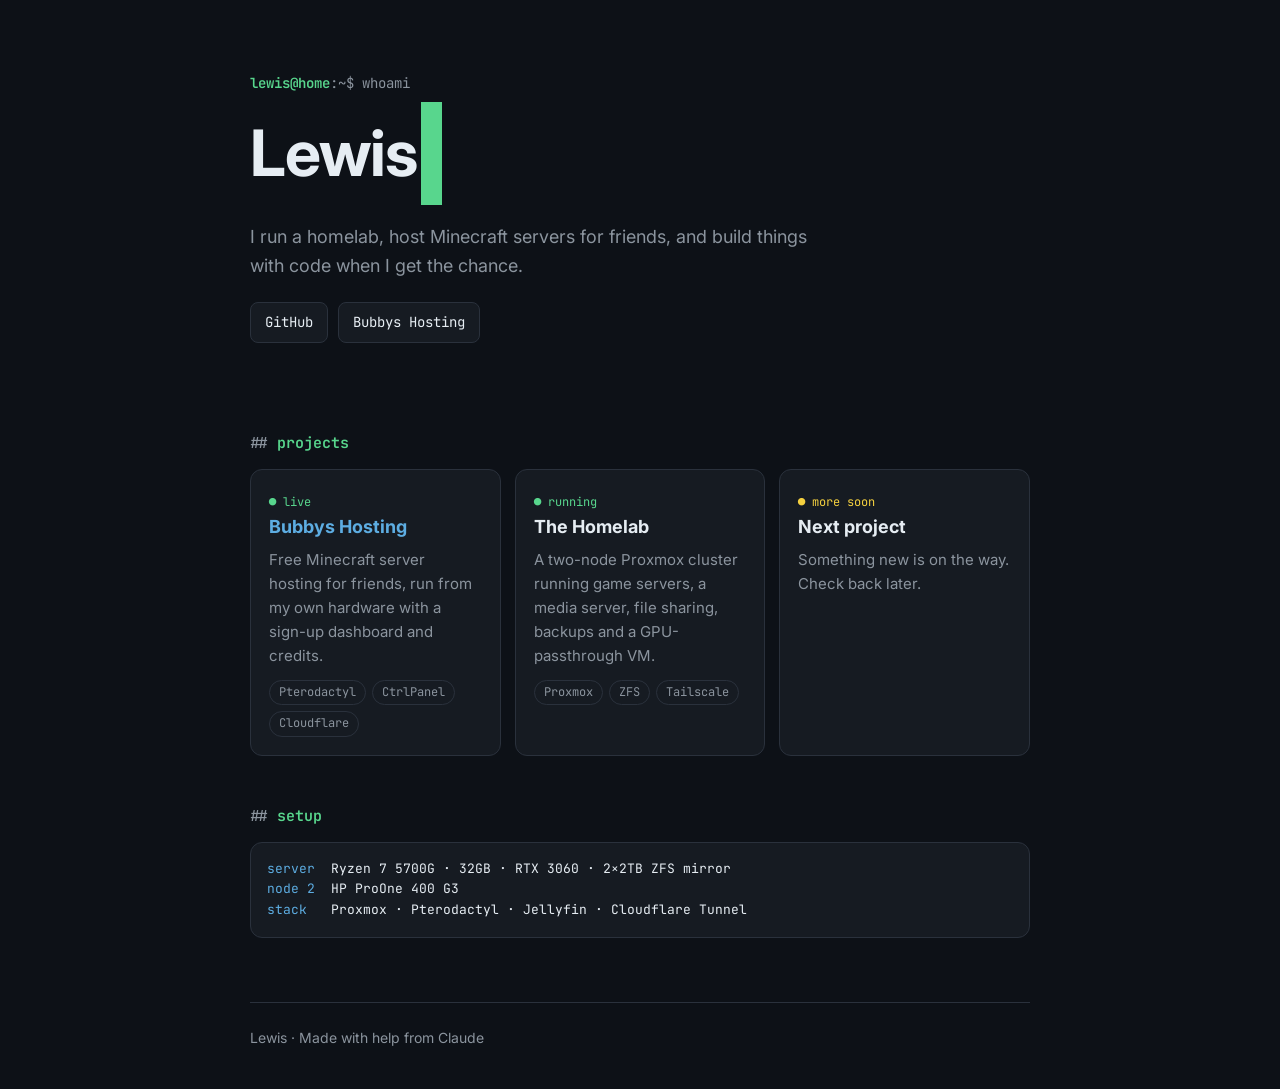
==== public/index.html @ a495c43d "Add starter personal site Co-Authored-By: Claude Opus 5.5 <noreply@anthropic.com> Claude-Session: ht" ====
<!doctype html>
<html lang="en">
<head>
<meta charset="utf-8">
<meta name="viewport" content="width=device-width, initial-scale=1">
<title>Lewis</title>
<meta name="description" content="Lewis - homelab tinkerer, game hoster and maker of things.">
<link rel="preconnect" href="https://fonts.googleapis.com">
<link rel="preconnect" href="https://fonts.gstatic.com" crossorigin>
<link href="https://fonts.googleapis.com/css2?family=JetBrains+Mono:wght@400;600&family=Inter:wght@400;500;700&display=swap" rel="stylesheet">
<style>
:root{
  --bg:#0d1117; --panel:#161b22; --line:#2a313c; --text:#e6edf3; --muted:#8b949e;
  --accent:#58d68d; --accent2:#5dade2;
}
*{box-sizing:border-box}
html,body{margin:0}
body{background:var(--bg);color:var(--text);font-family:Inter,system-ui,sans-serif;line-height:1.6}
a{color:var(--accent2);text-decoration:none}
a:hover{text-decoration:underline}
.wrap{max-width:820px;margin:0 auto;padding:0 20px}
header{padding:72px 0 40px}
.prompt{font-family:"JetBrains Mono",monospace;color:var(--muted);font-size:14px}
.prompt b{color:var(--accent);font-weight:600}
h1{font-size:clamp(40px,8vw,64px);margin:8px 0 6px;letter-spacing:-1px}
h1 .cursor{display:inline-block;width:.5ch;background:var(--accent);margin-left:4px;animation:blink 1.1s steps(1) infinite}
@keyframes blink{50%{opacity:0}}
@media (prefers-reduced-motion:reduce){h1 .cursor{animation:none}}
.tag{color:var(--muted);font-size:18px;max-width:560px}
.links{display:flex;gap:10px;flex-wrap:wrap;margin-top:22px}
.btn{font-family:"JetBrains Mono",monospace;font-size:14px;border:1px solid var(--line);background:var(--panel);color:var(--text);padding:8px 14px;border-radius:8px}
.btn:hover{border-color:var(--accent);text-decoration:none}
h2{font-family:"JetBrains Mono",monospace;font-size:15px;color:var(--accent);font-weight:600;margin:48px 0 14px}
h2::before{content:"## ";color:var(--muted)}
.grid{display:grid;grid-template-columns:repeat(auto-fit,minmax(240px,1fr));gap:14px}
.card{background:var(--panel);border:1px solid var(--line);border-radius:12px;padding:18px}
.card h3{margin:0 0 6px;font-size:18px}
.card p{margin:0;color:var(--muted);font-size:15px}
.chips{display:flex;flex-wrap:wrap;gap:6px;margin-top:12px}
.chip{font-family:"JetBrains Mono",monospace;font-size:12px;color:var(--muted);border:1px solid var(--line);border-radius:999px;padding:2px 9px}
.status{font-family:"JetBrains Mono",monospace;font-size:12px;color:var(--accent)}
.status.wip{color:#f4d03f}
pre{background:var(--panel);border:1px solid var(--line);border-radius:12px;padding:16px;font-family:"JetBrains Mono",monospace;font-size:13px;color:var(--muted);overflow-x:auto;margin:0}
pre .k{color:var(--accent2)} pre .v{color:var(--text)}
footer{border-top:1px solid var(--line);margin-top:64px;padding:24px 0 40px;color:var(--muted);font-size:14px}
</style>
</head>
<body>
<div class="wrap">
  <header>
    <div class="prompt"><b>lewis@home</b>:~$ whoami</div>
    <h1>Lewis<span class="cursor">&nbsp;</span></h1>
    <p class="tag">I run a homelab, host Minecraft servers for friends, and build things with code when I get the chance.</p>
    <div class="links">
      <a class="btn" href="https://github.com/OGbubbyman">GitHub</a>
      <a class="btn" href="https://bubbyshosting.uk">Bubbys Hosting</a>
    </div>
  </header>

  <h2>projects</h2>
  <div class="grid">
    <div class="card">
      <span class="status">● live</span>
      <h3><a href="https://bubbyshosting.uk">Bubbys Hosting</a></h3>
      <p>Free Minecraft server hosting for friends, run from my own hardware with a sign-up dashboard and credits.</p>
      <div class="chips"><span class="chip">Pterodactyl</span><span class="chip">CtrlPanel</span><span class="chip">Cloudflare</span></div>
    </div>
    <div class="card">
      <span class="status">● running</span>
      <h3>The Homelab</h3>
      <p>A two-node Proxmox cluster running game servers, a media server, file sharing, backups and a GPU-passthrough VM.</p>
      <div class="chips"><span class="chip">Proxmox</span><span class="chip">ZFS</span><span class="chip">Tailscale</span></div>
    </div>
    <div class="card">
      <span class="status wip">● more soon</span>
      <h3>Next project</h3>
      <p>Something new is on the way. Check back later.</p>
    </div>
  </div>

  <h2>setup</h2>
  <pre><span class="k">server</span>  <span class="v">Ryzen 7 5700G · 32GB · RTX 3060 · 2×2TB ZFS mirror</span>
<span class="k">node 2</span>  <span class="v">HP ProOne 400 G3</span>
<span class="k">stack </span>  <span class="v">Proxmox · Pterodactyl · Jellyfin · Cloudflare Tunnel</span></pre>

  <footer>Lewis · Made with help from Claude</footer>
</div>
</body>
</html>
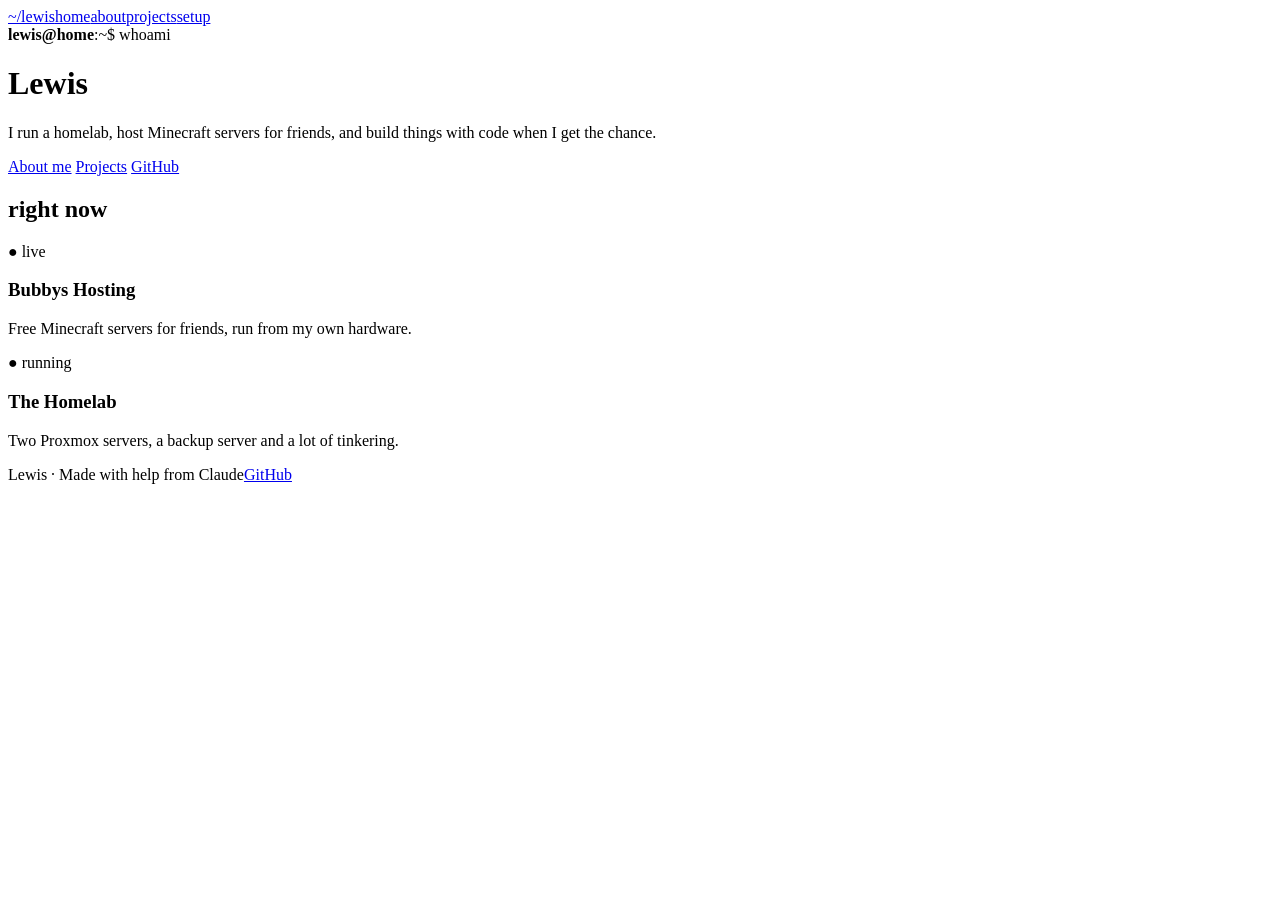
==== commit 20e79e31: "Split site into Home, About, Projects and Setup pages Co-Authored-By: Claude Opus 5.5 <noreply@anthr" ====
--- a/public/index.html
+++ b/public/index.html
@@ -8,82 +8,37 @@
 <link rel="preconnect" href="https://fonts.googleapis.com">
 <link rel="preconnect" href="https://fonts.gstatic.com" crossorigin>
 <link href="https://fonts.googleapis.com/css2?family=JetBrains+Mono:wght@400;600&family=Inter:wght@400;500;700&display=swap" rel="stylesheet">
-<style>
-:root{
-  --bg:#0d1117; --panel:#161b22; --line:#2a313c; --text:#e6edf3; --muted:#8b949e;
-  --accent:#58d68d; --accent2:#5dade2;
-}
-*{box-sizing:border-box}
-html,body{margin:0}
-body{background:var(--bg);color:var(--text);font-family:Inter,system-ui,sans-serif;line-height:1.6}
-a{color:var(--accent2);text-decoration:none}
-a:hover{text-decoration:underline}
-.wrap{max-width:820px;margin:0 auto;padding:0 20px}
-header{padding:72px 0 40px}
-.prompt{font-family:"JetBrains Mono",monospace;color:var(--muted);font-size:14px}
-.prompt b{color:var(--accent);font-weight:600}
-h1{font-size:clamp(40px,8vw,64px);margin:8px 0 6px;letter-spacing:-1px}
-h1 .cursor{display:inline-block;width:.5ch;background:var(--accent);margin-left:4px;animation:blink 1.1s steps(1) infinite}
-@keyframes blink{50%{opacity:0}}
-@media (prefers-reduced-motion:reduce){h1 .cursor{animation:none}}
-.tag{color:var(--muted);font-size:18px;max-width:560px}
-.links{display:flex;gap:10px;flex-wrap:wrap;margin-top:22px}
-.btn{font-family:"JetBrains Mono",monospace;font-size:14px;border:1px solid var(--line);background:var(--panel);color:var(--text);padding:8px 14px;border-radius:8px}
-.btn:hover{border-color:var(--accent);text-decoration:none}
-h2{font-family:"JetBrains Mono",monospace;font-size:15px;color:var(--accent);font-weight:600;margin:48px 0 14px}
-h2::before{content:"## ";color:var(--muted)}
-.grid{display:grid;grid-template-columns:repeat(auto-fit,minmax(240px,1fr));gap:14px}
-.card{background:var(--panel);border:1px solid var(--line);border-radius:12px;padding:18px}
-.card h3{margin:0 0 6px;font-size:18px}
-.card p{margin:0;color:var(--muted);font-size:15px}
-.chips{display:flex;flex-wrap:wrap;gap:6px;margin-top:12px}
-.chip{font-family:"JetBrains Mono",monospace;font-size:12px;color:var(--muted);border:1px solid var(--line);border-radius:999px;padding:2px 9px}
-.status{font-family:"JetBrains Mono",monospace;font-size:12px;color:var(--accent)}
-.status.wip{color:#f4d03f}
-pre{background:var(--panel);border:1px solid var(--line);border-radius:12px;padding:16px;font-family:"JetBrains Mono",monospace;font-size:13px;color:var(--muted);overflow-x:auto;margin:0}
-pre .k{color:var(--accent2)} pre .v{color:var(--text)}
-footer{border-top:1px solid var(--line);margin-top:64px;padding:24px 0 40px;color:var(--muted);font-size:14px}
-</style>
+<link rel="stylesheet" href="/style.css">
 </head>
 <body>
+<nav><div class="wrap"><a class="brand" href="/">~/lewis</a><a class="link on" href="/">home</a><a class="link" href="/about">about</a><a class="link" href="/projects">projects</a><a class="link" href="/setup">setup</a></div></nav>
 <div class="wrap">
   <header>
     <div class="prompt"><b>lewis@home</b>:~$ whoami</div>
     <h1>Lewis<span class="cursor">&nbsp;</span></h1>
     <p class="tag">I run a homelab, host Minecraft servers for friends, and build things with code when I get the chance.</p>
     <div class="links">
+      <a class="btn" href="/about">About me</a>
+      <a class="btn" href="/projects">Projects</a>
       <a class="btn" href="https://github.com/OGbubbyman">GitHub</a>
-      <a class="btn" href="https://bubbyshosting.uk">Bubbys Hosting</a>
     </div>
   </header>
 
-  <h2>projects</h2>
+  <h2>right now</h2>
   <div class="grid">
-    <div class="card">
+    <a class="card" href="/projects" style="color:inherit;text-decoration:none">
       <span class="status">● live</span>
-      <h3><a href="https://bubbyshosting.uk">Bubbys Hosting</a></h3>
-      <p>Free Minecraft server hosting for friends, run from my own hardware with a sign-up dashboard and credits.</p>
-      <div class="chips"><span class="chip">Pterodactyl</span><span class="chip">CtrlPanel</span><span class="chip">Cloudflare</span></div>
-    </div>
-    <div class="card">
+      <h3>Bubbys Hosting</h3>
+      <p>Free Minecraft servers for friends, run from my own hardware.</p>
+    </a>
+    <a class="card" href="/setup" style="color:inherit;text-decoration:none">
       <span class="status">● running</span>
       <h3>The Homelab</h3>
-      <p>A two-node Proxmox cluster running game servers, a media server, file sharing, backups and a GPU-passthrough VM.</p>
-      <div class="chips"><span class="chip">Proxmox</span><span class="chip">ZFS</span><span class="chip">Tailscale</span></div>
-    </div>
-    <div class="card">
-      <span class="status wip">● more soon</span>
-      <h3>Next project</h3>
-      <p>Something new is on the way. Check back later.</p>
-    </div>
+      <p>Two Proxmox servers, a backup server and a lot of tinkering.</p>
+    </a>
   </div>
 
-  <h2>setup</h2>
-  <pre><span class="k">server</span>  <span class="v">Ryzen 7 5700G · 32GB · RTX 3060 · 2×2TB ZFS mirror</span>
-<span class="k">node 2</span>  <span class="v">HP ProOne 400 G3</span>
-<span class="k">stack </span>  <span class="v">Proxmox · Pterodactyl · Jellyfin · Cloudflare Tunnel</span></pre>
-
-  <footer>Lewis · Made with help from Claude</footer>
+  <footer><span>Lewis · Made with help from Claude</span><a href="https://github.com/OGbubbyman">GitHub</a></footer>
 </div>
 </body>
 </html>
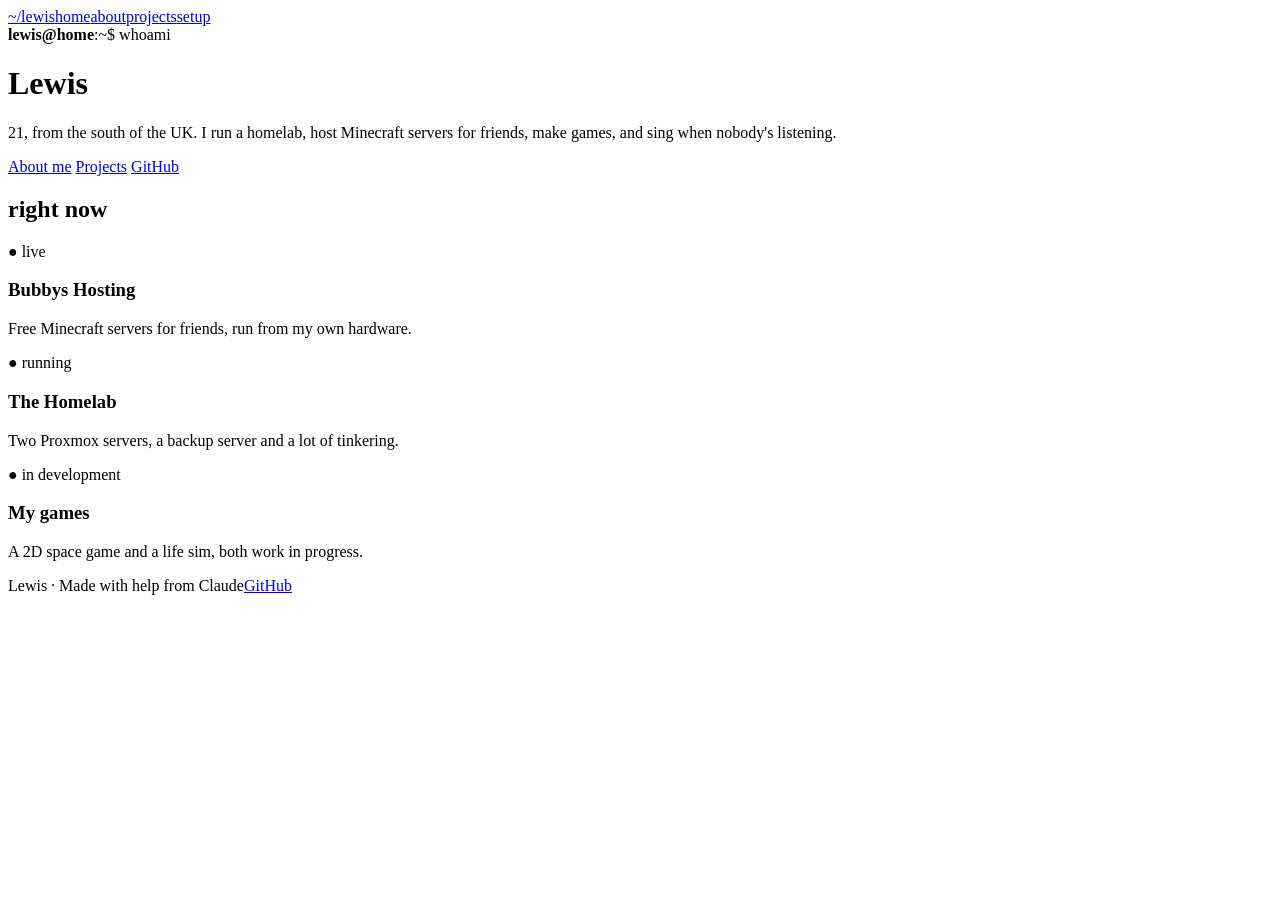
==== commit 3fb79029: "Add personal About content, games, monitors and full AIO specs Co-Authored-By: Claude Opus 5.5 <nore" ====
--- a/public/index.html
+++ b/public/index.html
@@ -16,7 +16,7 @@
   <header>
     <div class="prompt"><b>lewis@home</b>:~$ whoami</div>
     <h1>Lewis<span class="cursor">&nbsp;</span></h1>
-    <p class="tag">I run a homelab, host Minecraft servers for friends, and build things with code when I get the chance.</p>
+    <p class="tag">21, from the south of the UK. I run a homelab, host Minecraft servers for friends, make games, and sing when nobody's listening.</p>
     <div class="links">
       <a class="btn" href="/about">About me</a>
       <a class="btn" href="/projects">Projects</a>
@@ -36,6 +36,11 @@
       <h3>The Homelab</h3>
       <p>Two Proxmox servers, a backup server and a lot of tinkering.</p>
     </a>
+    <a class="card" href="/projects#games" style="color:inherit;text-decoration:none">
+      <span class="status wip">● in development</span>
+      <h3>My games</h3>
+      <p>A 2D space game and a life sim, both work in progress.</p>
+    </a>
   </div>
 
   <footer><span>Lewis · Made with help from Claude</span><a href="https://github.com/OGbubbyman">GitHub</a></footer>
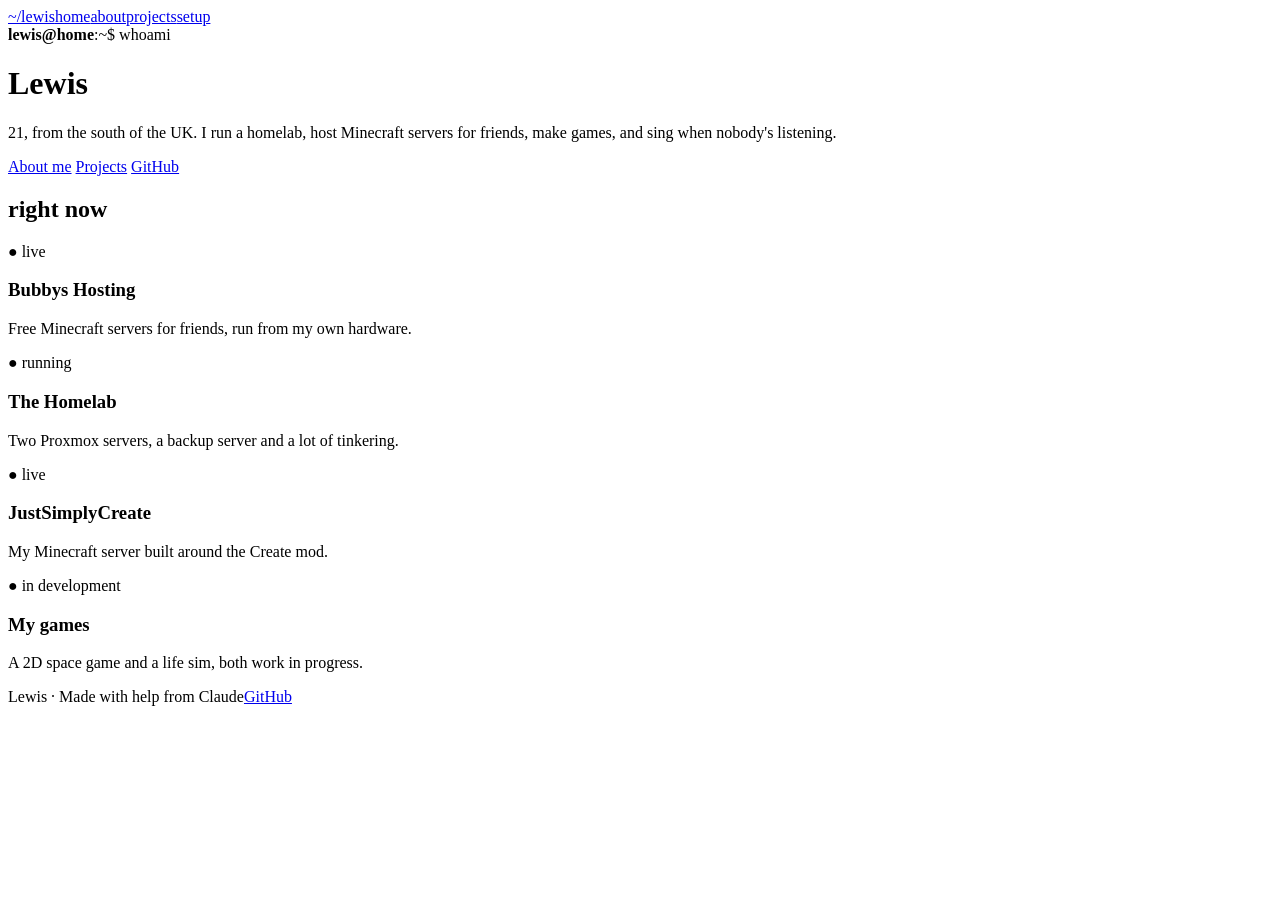
==== commit 6a425475: "Add Minecraft server experience and JustSimplyCreate Co-Authored-By: Claude Opus 5.5 <noreply@anthro" ====
--- a/public/index.html
+++ b/public/index.html
@@ -36,6 +36,11 @@
       <h3>The Homelab</h3>
       <p>Two Proxmox servers, a backup server and a lot of tinkering.</p>
     </a>
+    <a class="card" href="/projects#justsimplycreate" style="color:inherit;text-decoration:none">
+      <span class="status">● live</span>
+      <h3>JustSimplyCreate</h3>
+      <p>My Minecraft server built around the Create mod.</p>
+    </a>
     <a class="card" href="/projects#games" style="color:inherit;text-decoration:none">
       <span class="status wip">● in development</span>
       <h3>My games</h3>
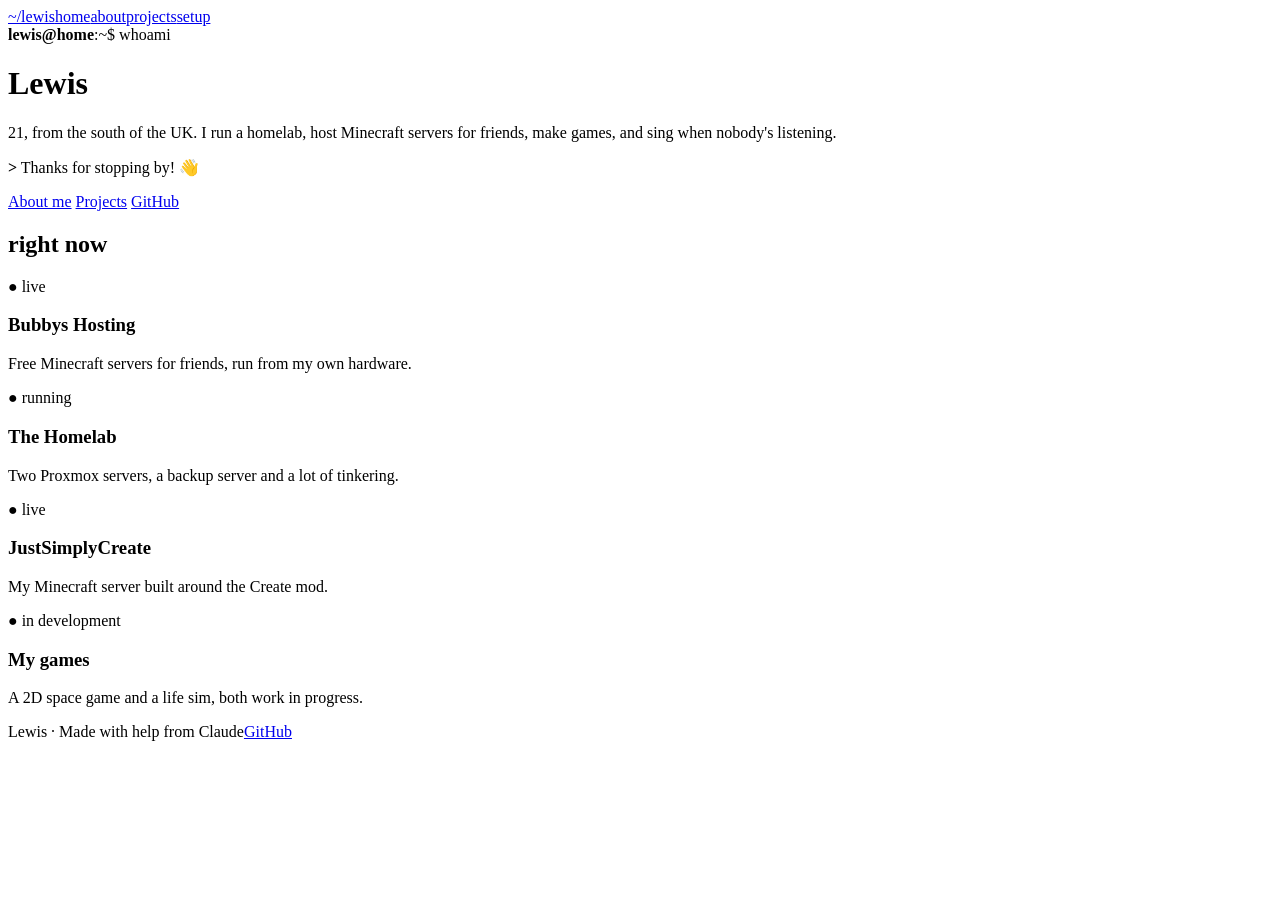
==== commit 1f598d98: "Add a welcome line to the home page Co-Authored-By: Claude Opus 5.5 <noreply@anthropic.com> Claude-S" ====
--- a/public/index.html
+++ b/public/index.html
@@ -17,6 +17,7 @@
     <div class="prompt"><b>lewis@home</b>:~$ whoami</div>
     <h1>Lewis<span class="cursor">&nbsp;</span></h1>
     <p class="tag">21, from the south of the UK. I run a homelab, host Minecraft servers for friends, make games, and sing when nobody's listening.</p>
+    <p class="prompt" style="margin-top:14px"><b>&gt;</b> Thanks for stopping by! 👋</p>
     <div class="links">
       <a class="btn" href="/about">About me</a>
       <a class="btn" href="/projects">Projects</a>
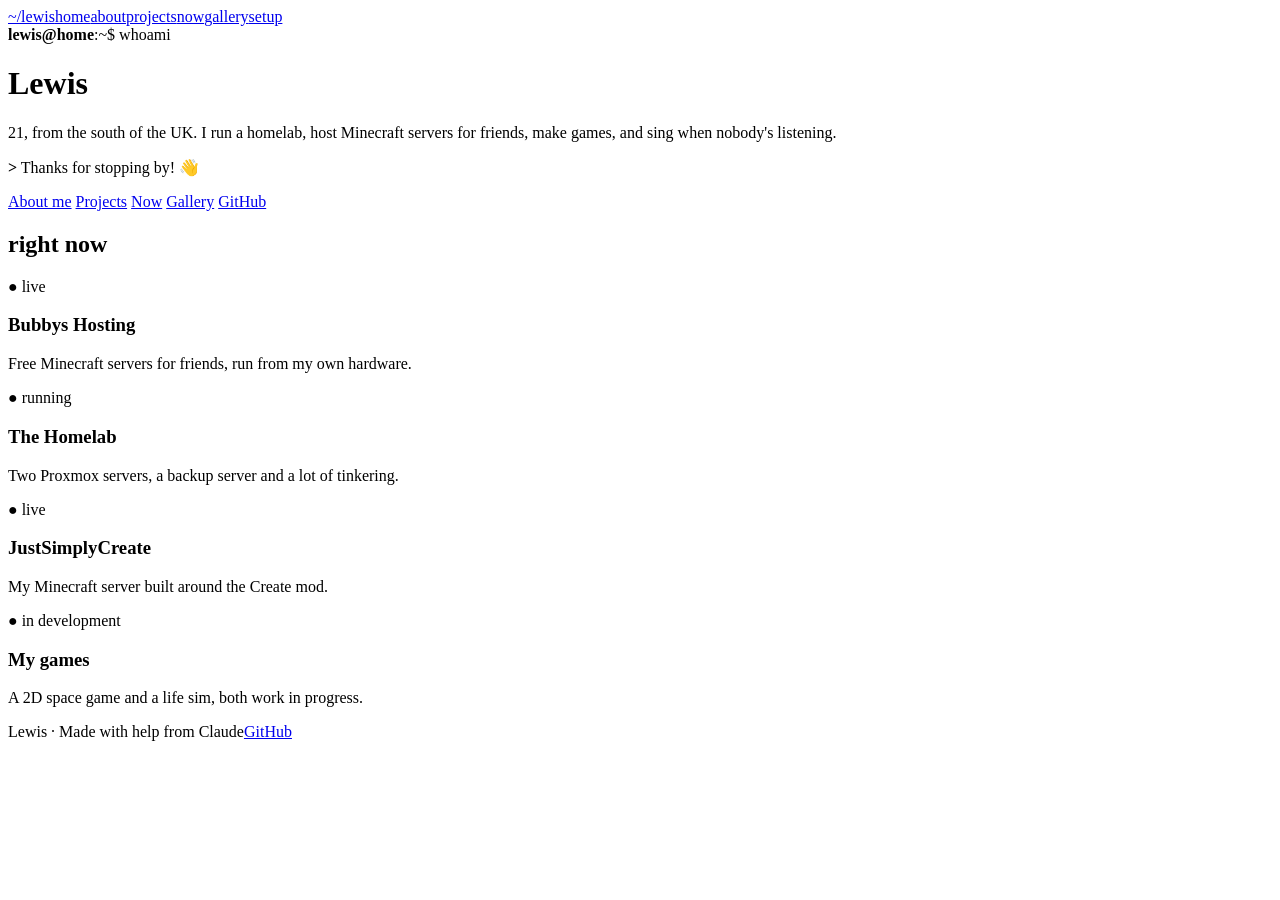
==== commit a3adf9d7: "Add Now and Gallery pages with home buttons and nav links Co-Authored-By: Claude Opus 5.5 <noreply@a" ====
--- a/public/index.html
+++ b/public/index.html
@@ -11,7 +11,7 @@
 <link rel="stylesheet" href="/style.css">
 </head>
 <body>
-<nav><div class="wrap"><a class="brand" href="/">~/lewis</a><a class="link on" href="/">home</a><a class="link" href="/about">about</a><a class="link" href="/projects">projects</a><a class="link" href="/setup">setup</a></div></nav>
+<nav><div class="wrap"><a class="brand" href="/">~/lewis</a><a class="link on" href="/">home</a><a class="link" href="/about">about</a><a class="link" href="/projects">projects</a><a class="link" href="/now">now</a><a class="link" href="/gallery">gallery</a><a class="link" href="/setup">setup</a></div></nav>
 <div class="wrap">
   <header>
     <div class="prompt"><b>lewis@home</b>:~$ whoami</div>
@@ -21,6 +21,8 @@
     <div class="links">
       <a class="btn" href="/about">About me</a>
       <a class="btn" href="/projects">Projects</a>
+      <a class="btn" href="/now">Now</a>
+      <a class="btn" href="/gallery">Gallery</a>
       <a class="btn" href="https://github.com/OGbubbyman">GitHub</a>
     </div>
   </header>
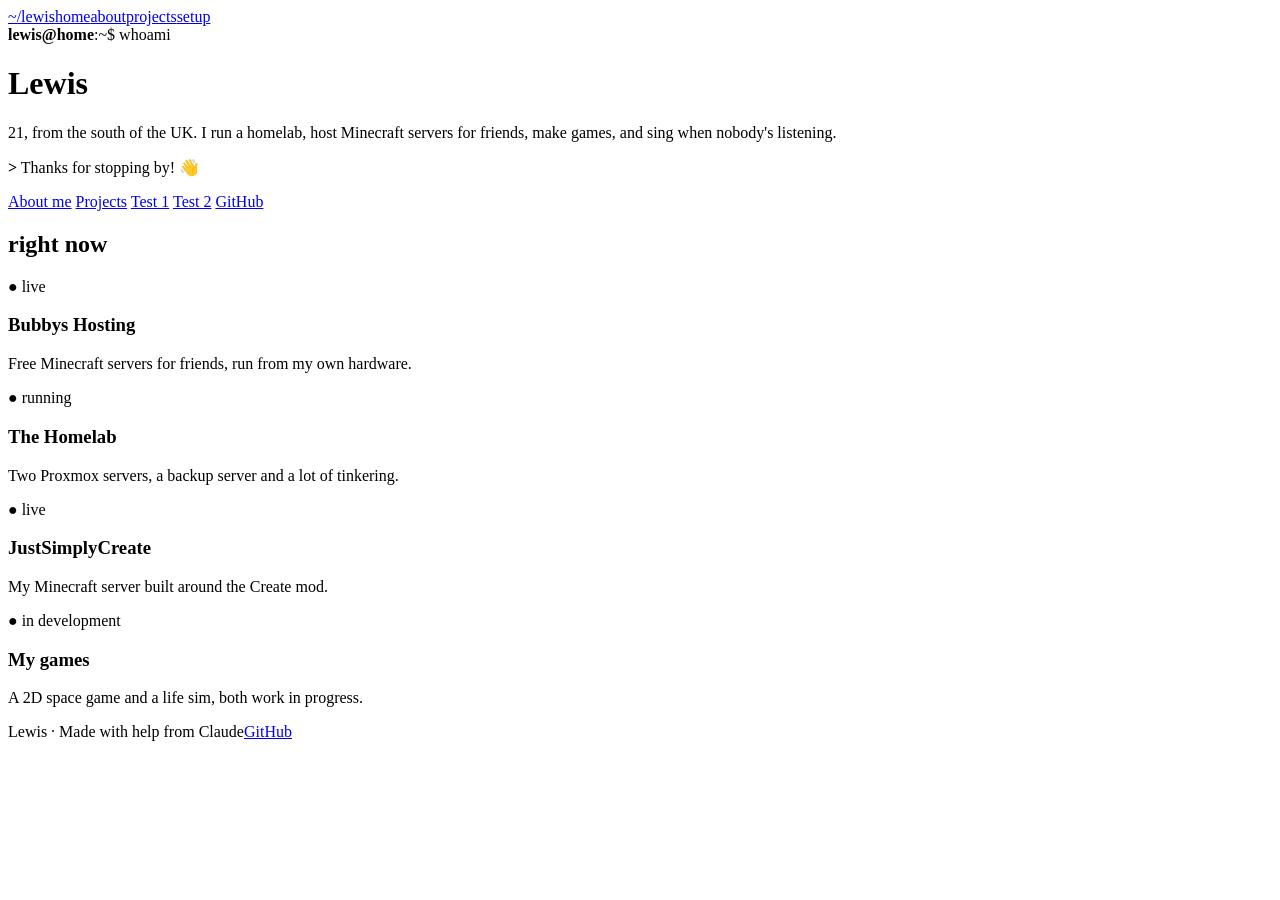
==== commit ceb7d0dd: "Replace Now/Gallery with simple test pages Co-Authored-By: Claude Opus 5.5 <noreply@anthropic.com> C" ====
--- a/public/index.html
+++ b/public/index.html
@@ -11,7 +11,7 @@
 <link rel="stylesheet" href="/style.css">
 </head>
 <body>
-<nav><div class="wrap"><a class="brand" href="/">~/lewis</a><a class="link on" href="/">home</a><a class="link" href="/about">about</a><a class="link" href="/projects">projects</a><a class="link" href="/now">now</a><a class="link" href="/gallery">gallery</a><a class="link" href="/setup">setup</a></div></nav>
+<nav><div class="wrap"><a class="brand" href="/">~/lewis</a><a class="link on" href="/">home</a><a class="link" href="/about">about</a><a class="link" href="/projects">projects</a><a class="link" href="/setup">setup</a></div></nav>
 <div class="wrap">
   <header>
     <div class="prompt"><b>lewis@home</b>:~$ whoami</div>
@@ -21,8 +21,8 @@
     <div class="links">
       <a class="btn" href="/about">About me</a>
       <a class="btn" href="/projects">Projects</a>
-      <a class="btn" href="/now">Now</a>
-      <a class="btn" href="/gallery">Gallery</a>
+      <a class="btn" href="/test-1">Test 1</a>
+      <a class="btn" href="/test-2">Test 2</a>
       <a class="btn" href="https://github.com/OGbubbyman">GitHub</a>
     </div>
   </header>
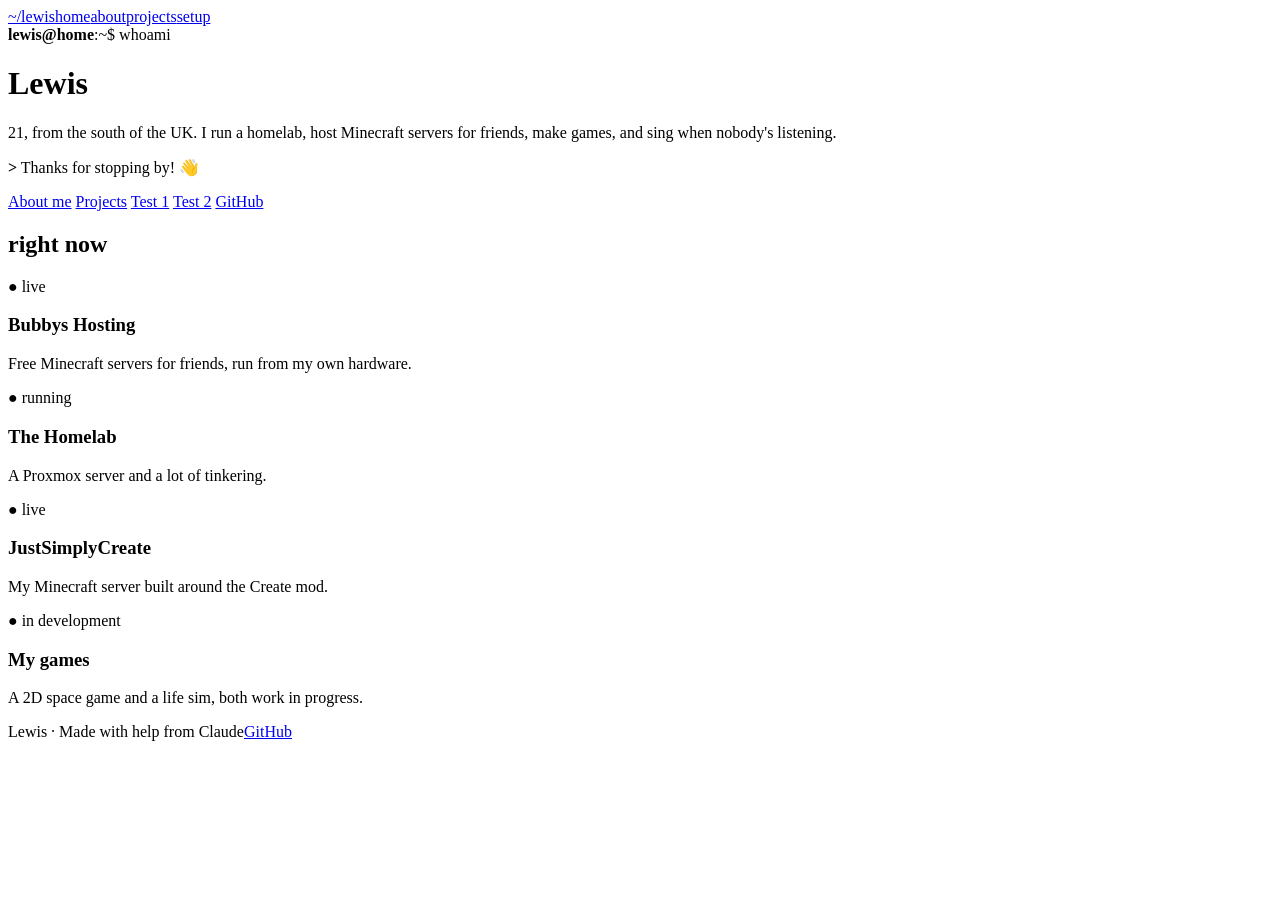
==== commit d901b37b: "Remove node 2 (HP AIO) and cluster references from the site Co-Authored-By: Claude Opus 5.5 <noreply" ====
--- a/public/index.html
+++ b/public/index.html
@@ -37,7 +37,7 @@
     <a class="card" href="/setup" style="color:inherit;text-decoration:none">
       <span class="status">● running</span>
       <h3>The Homelab</h3>
-      <p>Two Proxmox servers, a backup server and a lot of tinkering.</p>
+      <p>A Proxmox server and a lot of tinkering.</p>
     </a>
     <a class="card" href="/projects#justsimplycreate" style="color:inherit;text-decoration:none">
       <span class="status">● live</span>
